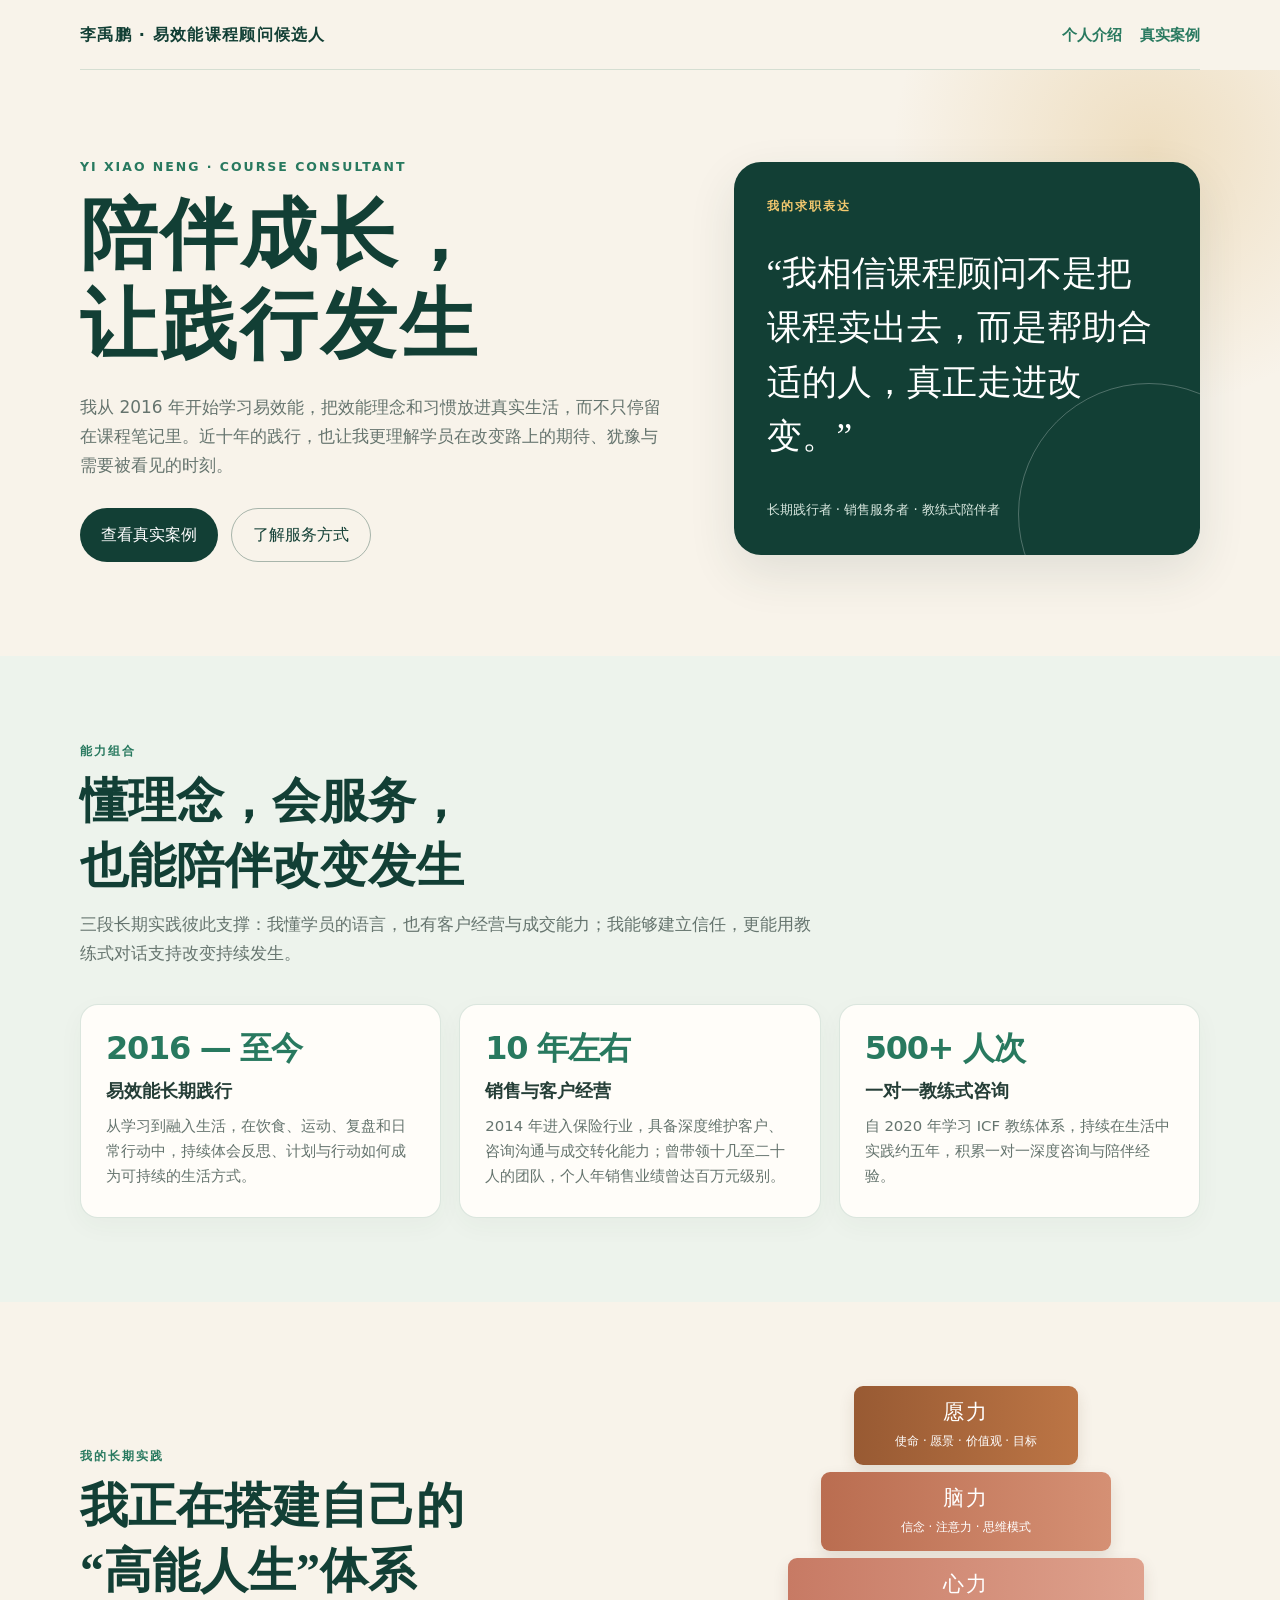
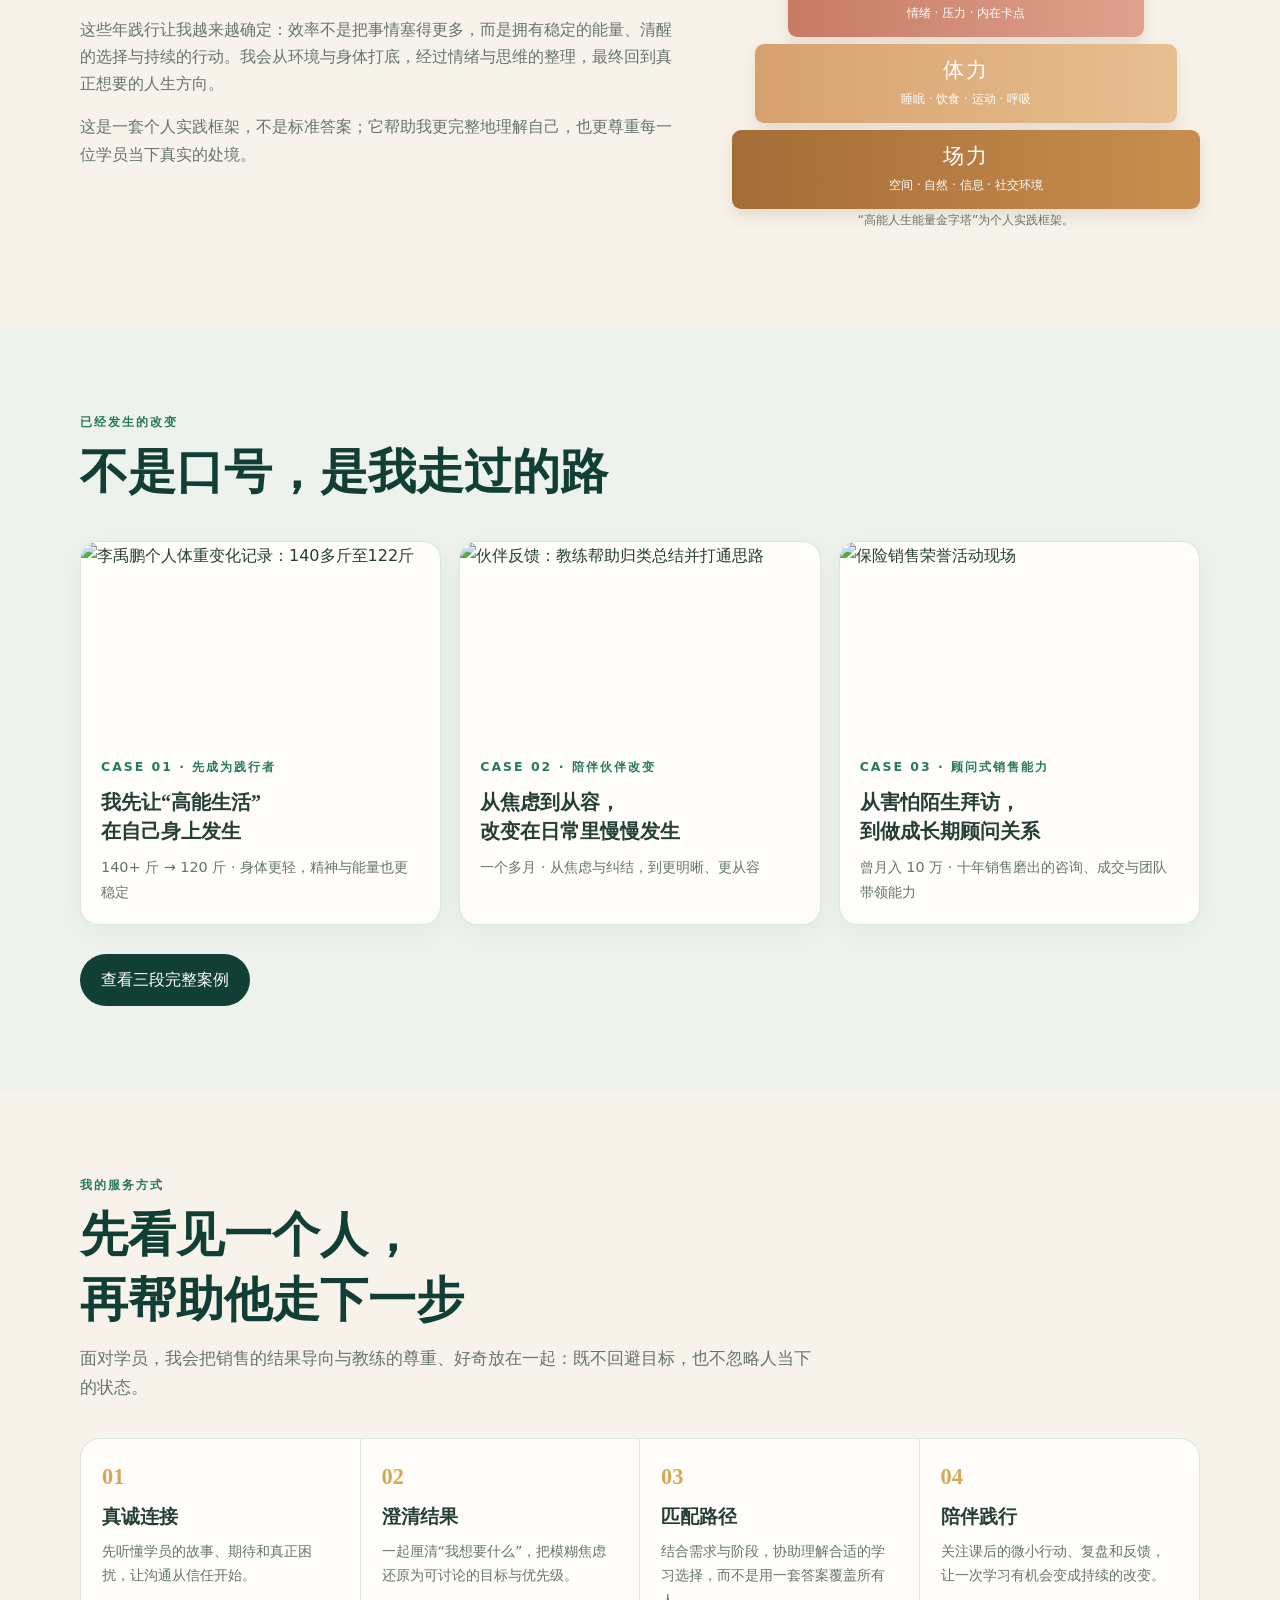
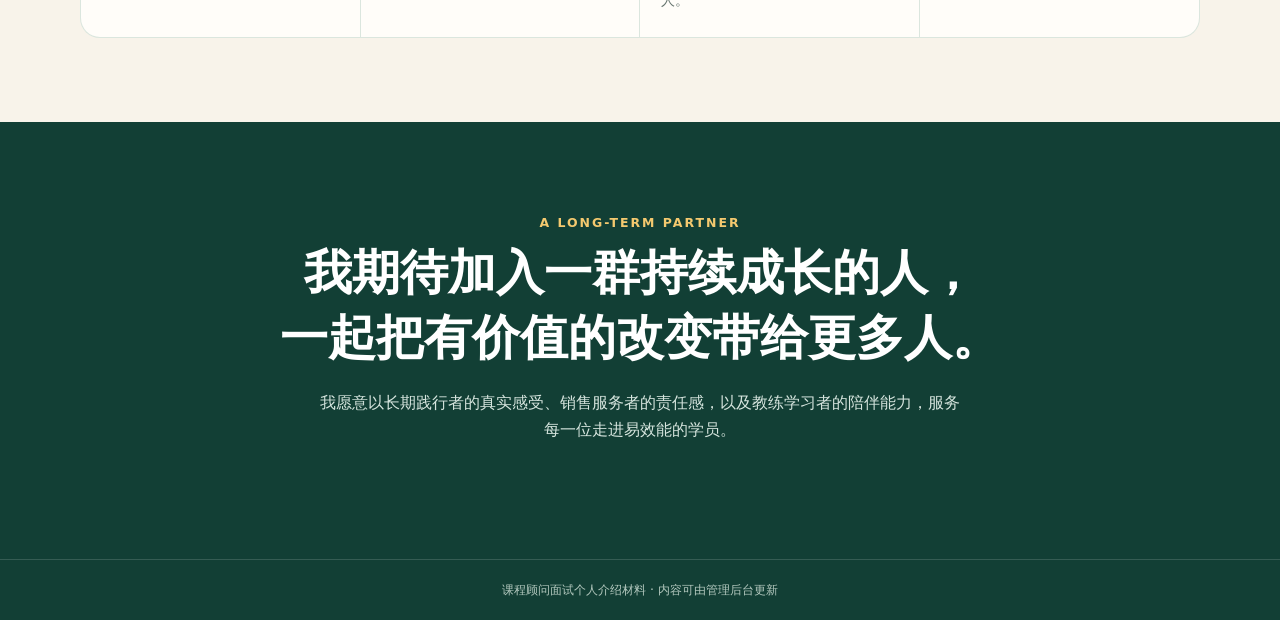
==== index.html @ 42f7fad4 "Add files via upload" ====
<!doctype html><html lang="zh-CN"><head><meta charset="utf-8"><meta name="viewport" content="width=device-width,initial-scale=1"><meta name="description" content="易效能课程顾问候选人个人介绍"><title>陪伴成长，让践行发生｜李禹鹏</title><link rel="stylesheet" href="styles.css"></head><body data-page="home"><div id="app"></div><script src="site.js"></script></body></html>
---- styles.css ----
:root{--ink:#253e37;--muted:#65746e;--green:#28795f;--deep:#123f35;--gold:#d5a856;--sand:#f8f3ea;--paper:#fffdf9;--line:rgba(33,111,83,.16);--shadow:0 18px 48px rgba(37,67,53,.11)}
*{box-sizing:border-box}html{scroll-behavior:smooth}body{margin:0;background:var(--sand);color:var(--ink);font-family:"PingFang SC","Microsoft YaHei",system-ui,sans-serif;line-height:1.7}.wrap{width:min(1120px,calc(100% - 40px));margin:auto}.nav{height:70px;display:flex;align-items:center;justify-content:space-between;border-bottom:1px solid var(--line)}.brand{font-weight:800;letter-spacing:.08em;color:var(--deep)}.nav-links{display:flex;gap:18px}.nav a{color:var(--green);font-weight:700;text-decoration:none;font-size:.92rem}.eyebrow{color:var(--green);font-weight:800;font-size:.78rem;letter-spacing:.16em}.hero{position:relative;overflow:hidden;padding:86px 0 94px}.hero:before{content:"";position:absolute;right:-130px;top:-180px;width:520px;height:520px;border-radius:50%;background:radial-gradient(circle,rgba(213,168,86,.28),transparent 70%)}.hero-grid{position:relative;display:grid;grid-template-columns:1.12fr .88fr;gap:60px;align-items:center}h1,h2,h3,p{margin-top:0}h1,h2,h3{font-family:"Songti SC","STSong",serif}h1{margin:14px 0 22px;white-space:pre-line;font-size:clamp(2.65rem,6vw,5.2rem);line-height:1.17;letter-spacing:.04em;color:var(--deep)}h2{margin:8px 0 12px;font-size:clamp(2rem,4vw,3rem);line-height:1.35;color:var(--deep)}.intro{color:var(--muted);font-size:1.06rem}.actions{display:flex;gap:13px;flex-wrap:wrap;margin-top:29px}.button{display:inline-flex;justify-content:center;align-items:center;border:0;border-radius:999px;padding:12px 21px;text-decoration:none;font:800 .94rem inherit;cursor:pointer;transition:.2s transform,.2s box-shadow}.button:hover{transform:translateY(-2px);box-shadow:0 9px 23px rgba(18,63,53,.2)}.button.primary{background:var(--deep);color:#fff}.button.secondary{color:var(--deep);border:1px solid rgba(18,63,53,.35);background:transparent}.statement{position:relative;min-height:340px;overflow:hidden;padding:33px;color:#fff;border-radius:27px;background:var(--deep);box-shadow:var(--shadow)}.statement:after{content:"";position:absolute;right:-80px;bottom:-90px;width:260px;height:260px;border-radius:50%;border:1px solid rgba(255,255,255,.26)}.statement p{position:relative;z-index:1;margin:30px 0;font:clamp(1.55rem,3vw,2.2rem)/1.55 "Songti SC","STSong",serif}.statement small{color:#d9e8e0}.section{padding:84px 0}.section.alt{background:#edf3ec}.section-head{max-width:740px;margin-bottom:36px}.achievement-grid{display:grid;grid-template-columns:repeat(3,1fr);gap:18px}.achievement{padding:27px 25px;border:1px solid var(--line);border-radius:18px;background:var(--paper);box-shadow:0 8px 26px rgba(42,70,58,.04)}.achievement .value{font-weight:900;font-size:2rem;line-height:1;color:var(--green);letter-spacing:-.04em}.achievement h3{margin:12px 0 7px;font-size:1.13rem}.achievement p{margin:0;color:var(--muted);font-size:.93rem}.framework{display:grid;grid-template-columns:1fr .78fr;gap:52px;align-items:center}.framework p{color:var(--muted)}.pyramid{display:flex;flex-direction:column;align-items:center;gap:7px}.level{width:var(--w);padding:12px 17px;border-radius:9px;text-align:center;color:#fff;background:linear-gradient(90deg,var(--a),var(--b));box-shadow:0 7px 16px rgba(76,50,27,.12)}.level b{display:block;font:1.3rem "Songti SC","STSong",serif;letter-spacing:.1em}.level span{font-size:.73rem}.fine-print{color:var(--muted);font-size:.78rem;text-align:center}.case-preview{display:grid;grid-template-columns:repeat(3,1fr);gap:18px}.preview{display:flex;flex-direction:column;overflow:hidden;border:1px solid var(--line);border-radius:18px;background:var(--paper);box-shadow:0 8px 24px rgba(42,70,58,.05)}.preview img{width:100%;height:190px;object-fit:cover}.preview div{padding:20px}.preview h3{margin:9px 0;font-size:1.25rem;line-height:1.45}.preview p{margin:0;color:var(--muted);font-size:.9rem}.service-grid{display:grid;grid-template-columns:repeat(4,1fr);border:1px solid var(--line);overflow:hidden;border-radius:20px;background:var(--paper)}.service{padding:25px 21px;border-right:1px solid var(--line)}.service:last-child{border:0}.service-no{color:var(--gold);font:bold 1.4rem Georgia,serif}.service h3{margin:11px 0 6px}.service p{margin:0;color:var(--muted);font-size:.9rem}.closing{padding:90px 0;text-align:center;background:var(--deep);color:#fff}.closing h2{max-width:720px;margin:8px auto 18px;color:#fff}.closing p{max-width:650px;margin:0 auto 26px;color:#d6e5de}.closing .button{background:#f4c96f;color:#233e36}.footer{padding:19px 0;text-align:center;border-top:1px solid rgba(255,255,255,.15);background:var(--deep);color:#b4c9bf;font-size:.78rem}
.case-list{display:grid;gap:29px}.case{display:grid;grid-template-columns:1fr 1fr;overflow:hidden;border:1px solid var(--line);border-radius:24px;background:var(--paper);box-shadow:var(--shadow)}.case:nth-child(even) .case-copy{order:2}.case:nth-child(even) .case-media{order:1}.case-copy{padding:41px 43px}.case-kicker{display:block;margin-bottom:13px;color:var(--green);font-weight:800;font-size:.77rem;letter-spacing:.1em}.case h2{white-space:pre-line;font-size:clamp(1.6rem,3vw,2.15rem)}.case-copy p{color:var(--muted)}.case-stat{display:flex;align-items:baseline;gap:13px;margin:19px 0;color:var(--green)}.case-stat b{font-size:1.9rem;line-height:1;letter-spacing:-.04em}.case-stat span{color:var(--muted);font-size:.86rem}.quote{margin:19px 0!important;padding-left:15px;border-left:3px solid var(--gold);color:var(--deep)!important;font:1.1rem/1.65 "Songti SC","STSong",serif}.privacy{font-size:.78rem!important}.case-media{position:relative;min-height:400px;background:#e3ddd3}.media-grid{display:grid;gap:3px;width:100%;height:100%}.media-grid.one{grid-template-columns:1fr}.media-grid.two{grid-template-rows:1fr 1fr}.media-grid.three{grid-template-columns:repeat(3,1fr)}.media-grid img{width:100%;height:100%;min-height:400px;object-fit:cover;object-position:top}.media-grid.two img:first-child{object-fit:contain;background:#fff;min-height:198px}.media-grid.two img:last-child{min-height:198px}.case-caption{position:absolute;right:16px;bottom:16px;max-width:calc(100% - 32px);padding:6px 10px;border-radius:6px;color:#fff;background:rgba(18,63,53,.83);font-size:.74rem}
.admin-shell{min-height:100vh;background:#eff4f0}.admin-bar{padding:17px 0;background:var(--deep);color:#fff}.admin-bar .wrap{display:flex;justify-content:space-between;align-items:center}.admin-bar a{color:#f2d17e;text-decoration:none;font-weight:700}.admin-wrap{width:min(1000px,calc(100% - 32px));margin:36px auto 80px}.login-box,.admin-card{border:1px solid var(--line);border-radius:18px;background:var(--paper);box-shadow:var(--shadow)}.login-box{max-width:430px;margin:70px auto;padding:34px}.login-box h1{font-size:2rem}.admin-card{margin-bottom:19px;padding:27px}.admin-card h2{font-size:1.55rem}.admin-card h3{margin:0 0 14px;font-size:1.28rem}.form-grid{display:grid;grid-template-columns:repeat(2,1fr);gap:15px}.field{display:flex;flex-direction:column;gap:6px}.field.full{grid-column:1/-1}.field label{font-size:.86rem;font-weight:800;color:var(--deep)}input,textarea{width:100%;padding:10px 11px;border:1px solid #cbd9d0;border-radius:9px;background:#fff;color:var(--ink);font:inherit;line-height:1.5}textarea{min-height:90px;resize:vertical}.case-editor{padding:20px;margin-top:17px;border-radius:13px;background:#f5f8f5;border:1px solid var(--line)}.image-editor{display:flex;flex-wrap:wrap;gap:11px;margin-top:12px}.image-thumb{position:relative;width:115px;height:92px;border:1px solid var(--line);border-radius:9px;overflow:hidden;background:#fff}.image-thumb img{width:100%;height:100%;object-fit:cover}.image-thumb button{position:absolute;top:3px;right:3px;width:22px;height:22px;padding:0;border:0;border-radius:50%;color:#fff;background:#a04040;cursor:pointer}.upload{display:flex;align-items:center;justify-content:center;width:115px;height:92px;border:1px dashed #9db8aa;border-radius:9px;color:var(--green);font-size:.82rem;cursor:pointer;text-align:center}.upload input{display:none}.admin-actions{position:sticky;bottom:15px;display:flex;justify-content:flex-end;gap:12px;padding:14px 0}.notice{margin:12px 0;color:var(--muted);font-size:.86rem}.success{color:#16704e}.error{color:#a54242}.hidden{display:none!important}
@media(max-width:760px){.wrap{width:min(100% - 32px,1120px)}.nav{height:auto;padding:16px 0;gap:10px}.nav-links{gap:12px}.hero{padding:60px 0 64px}.hero-grid,.framework{grid-template-columns:1fr;gap:33px}.statement{min-height:270px}.section{padding:62px 0}.achievement-grid,.case-preview,.service-grid,.form-grid{grid-template-columns:1fr}.service{border-right:0;border-bottom:1px solid var(--line)}.service:last-child{border-bottom:0}.case,.case:nth-child(even){grid-template-columns:1fr}.case:nth-child(even) .case-copy,.case:nth-child(even) .case-media{order:initial}.case-copy{padding:31px 26px}.case-media,.media-grid img{min-height:310px}.media-grid.two img{min-height:153px!important}.media-grid.three img{min-height:310px}.admin-wrap{margin-top:20px}.admin-card{padding:21px}.admin-bar .wrap{gap:8px}.admin-bar a{font-size:.84rem}}
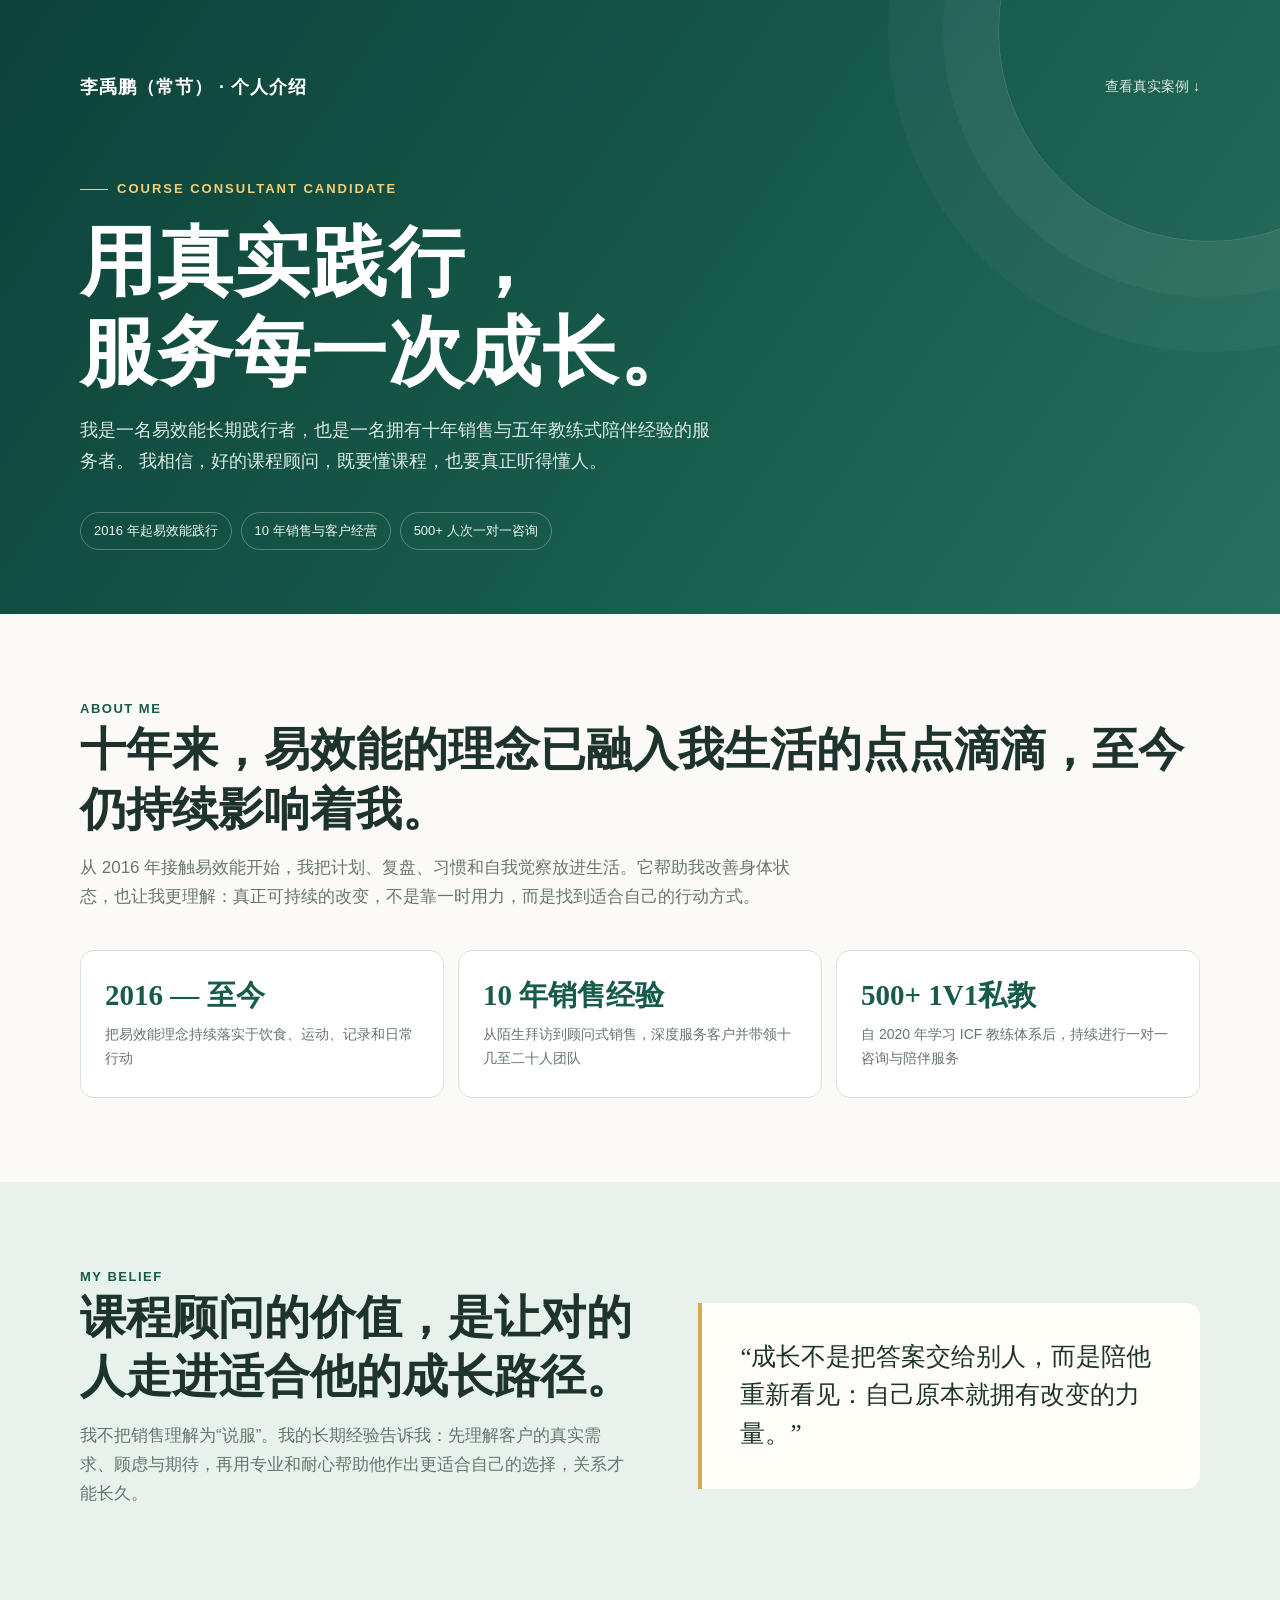
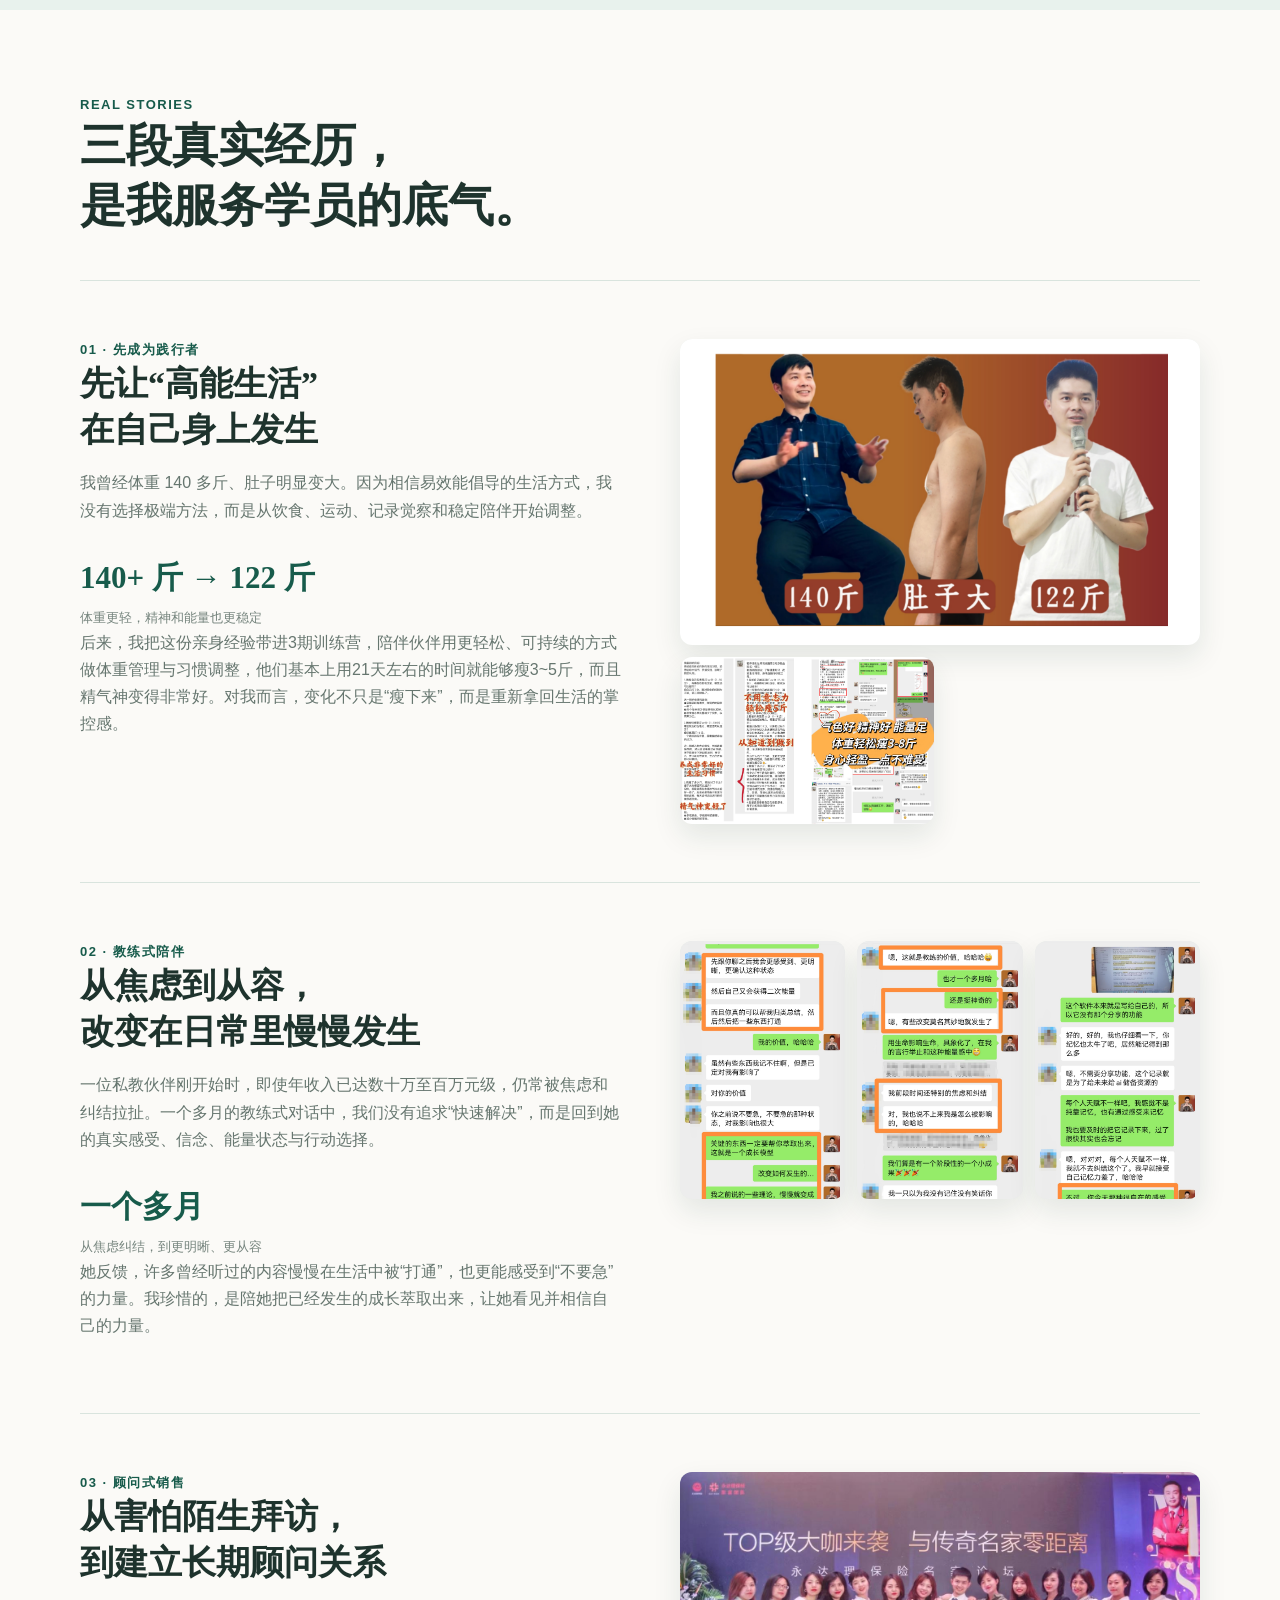
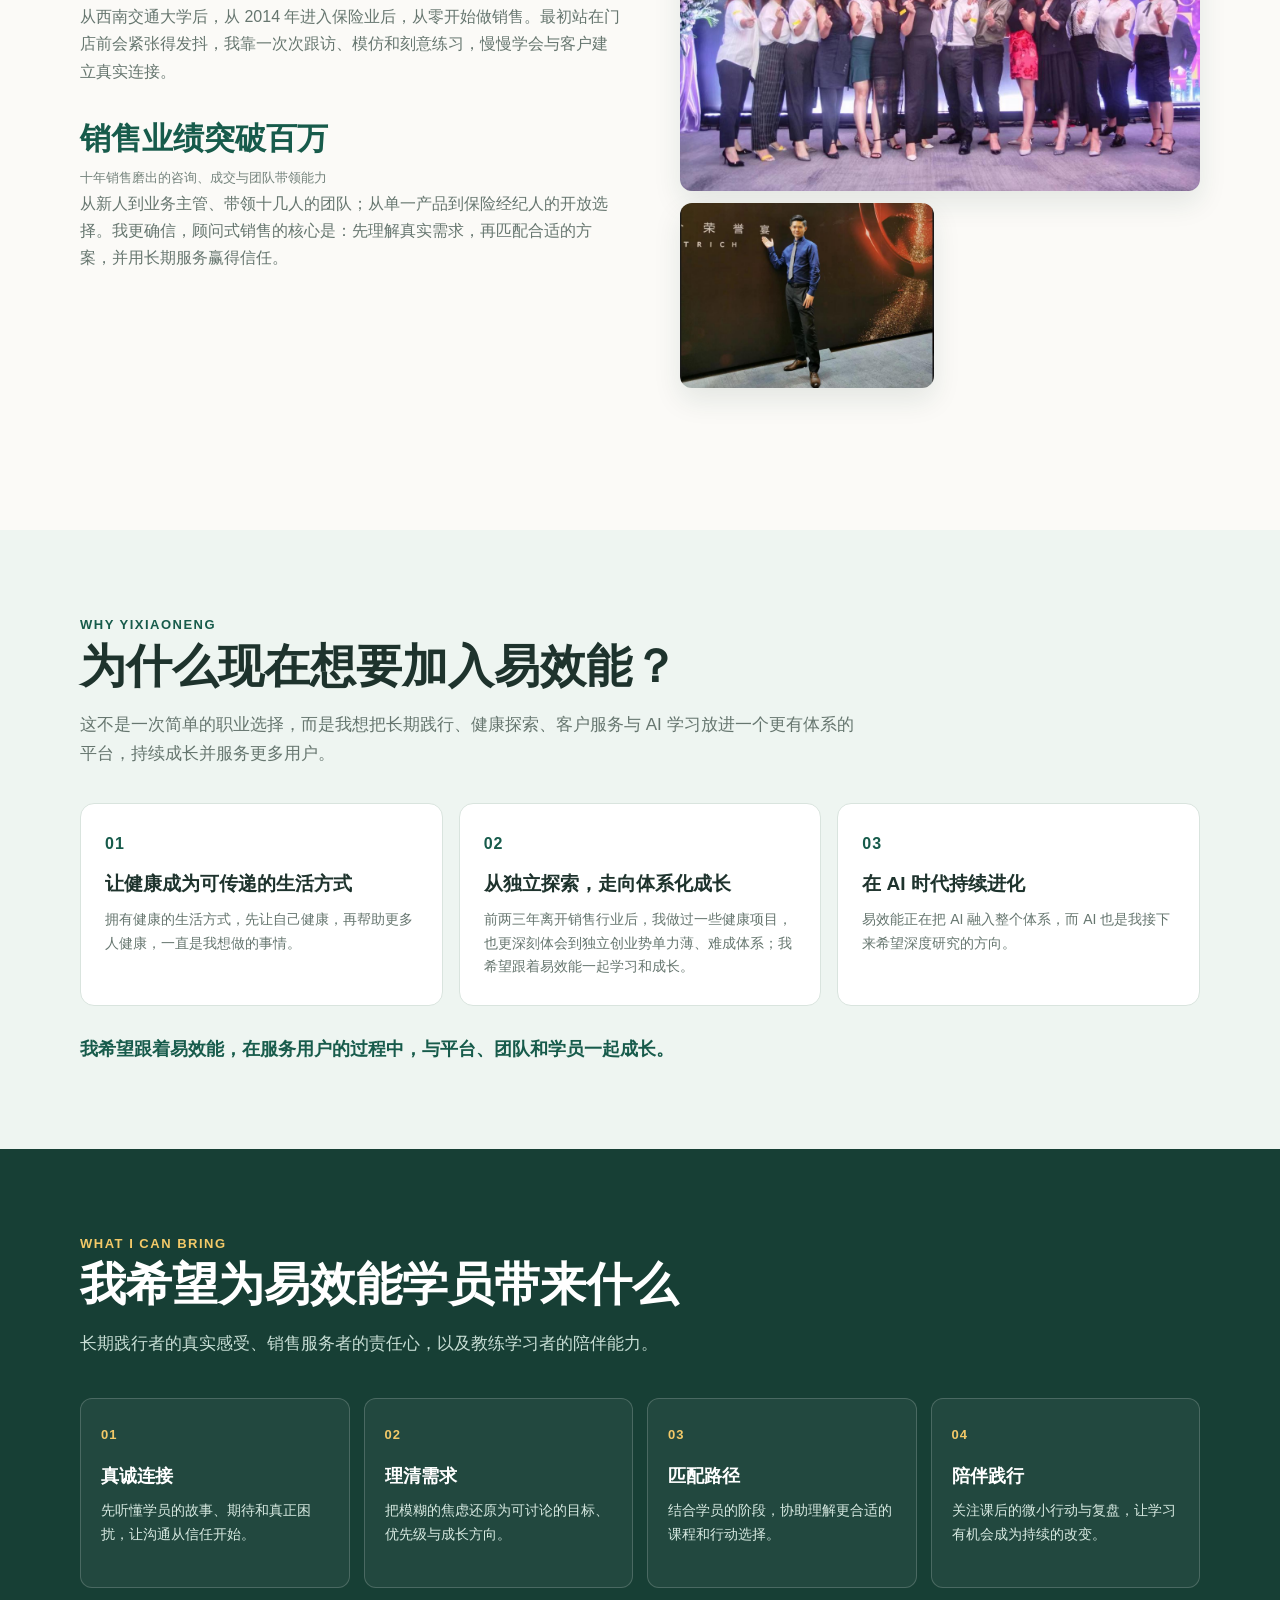
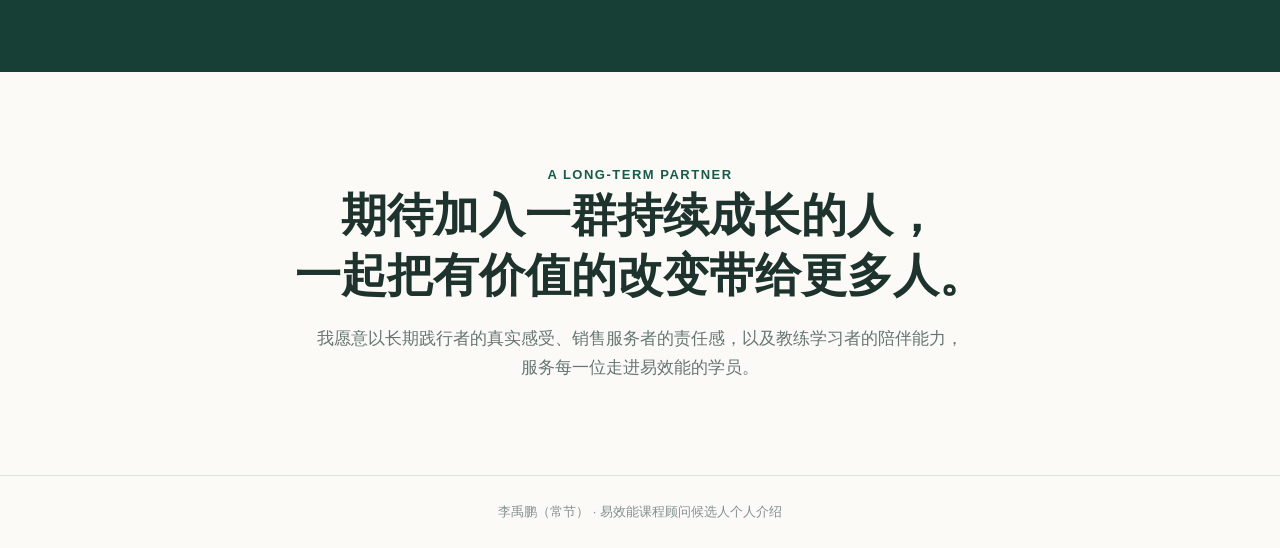
==== commit 91950f00: "Add files via upload" ====
--- a/index.html
+++ b/index.html
@@ -1 +1,2 @@
-<!doctype html><html lang="zh-CN"><head><meta charset="utf-8"><meta name="viewport" content="width=device-width,initial-scale=1"><meta name="description" content="易效能课程顾问候选人个人介绍"><title>陪伴成长，让践行发生｜李禹鹏</title><link rel="stylesheet" href="styles.css"></head><body data-page="home"><div id="app"></div><script src="site.js"></script></body></html>
+<!doctype html>
+<html lang="zh-CN"><head><meta charset="utf-8"><meta name="viewport" content="width=device-width,initial-scale=1"><meta name="description" content="李禹鹏｜易效能课程顾问候选人个人介绍"><title>李禹鹏｜易效能课程顾问候选人</title><link rel="stylesheet" href="styles.css"><link rel="stylesheet" href="why-join.css"></head><body><div id="app"></div><script src="site.js"></script></body></html>
--- a/styles.css
+++ b/styles.css
@@ -1,5 +1 @@
-:root{--ink:#253e37;--muted:#65746e;--green:#28795f;--deep:#123f35;--gold:#d5a856;--sand:#f8f3ea;--paper:#fffdf9;--line:rgba(33,111,83,.16);--shadow:0 18px 48px rgba(37,67,53,.11)}
-*{box-sizing:border-box}html{scroll-behavior:smooth}body{margin:0;background:var(--sand);color:var(--ink);font-family:"PingFang SC","Microsoft YaHei",system-ui,sans-serif;line-height:1.7}.wrap{width:min(1120px,calc(100% - 40px));margin:auto}.nav{height:70px;display:flex;align-items:center;justify-content:space-between;border-bottom:1px solid var(--line)}.brand{font-weight:800;letter-spacing:.08em;color:var(--deep)}.nav-links{display:flex;gap:18px}.nav a{color:var(--green);font-weight:700;text-decoration:none;font-size:.92rem}.eyebrow{color:var(--green);font-weight:800;font-size:.78rem;letter-spacing:.16em}.hero{position:relative;overflow:hidden;padding:86px 0 94px}.hero:before{content:"";position:absolute;right:-130px;top:-180px;width:520px;height:520px;border-radius:50%;background:radial-gradient(circle,rgba(213,168,86,.28),transparent 70%)}.hero-grid{position:relative;display:grid;grid-template-columns:1.12fr .88fr;gap:60px;align-items:center}h1,h2,h3,p{margin-top:0}h1,h2,h3{font-family:"Songti SC","STSong",serif}h1{margin:14px 0 22px;white-space:pre-line;font-size:clamp(2.65rem,6vw,5.2rem);line-height:1.17;letter-spacing:.04em;color:var(--deep)}h2{margin:8px 0 12px;font-size:clamp(2rem,4vw,3rem);line-height:1.35;color:var(--deep)}.intro{color:var(--muted);font-size:1.06rem}.actions{display:flex;gap:13px;flex-wrap:wrap;margin-top:29px}.button{display:inline-flex;justify-content:center;align-items:center;border:0;border-radius:999px;padding:12px 21px;text-decoration:none;font:800 .94rem inherit;cursor:pointer;transition:.2s transform,.2s box-shadow}.button:hover{transform:translateY(-2px);box-shadow:0 9px 23px rgba(18,63,53,.2)}.button.primary{background:var(--deep);color:#fff}.button.secondary{color:var(--deep);border:1px solid rgba(18,63,53,.35);background:transparent}.statement{position:relative;min-height:340px;overflow:hidden;padding:33px;color:#fff;border-radius:27px;background:var(--deep);box-shadow:var(--shadow)}.statement:after{content:"";position:absolute;right:-80px;bottom:-90px;width:260px;height:260px;border-radius:50%;border:1px solid rgba(255,255,255,.26)}.statement p{position:relative;z-index:1;margin:30px 0;font:clamp(1.55rem,3vw,2.2rem)/1.55 "Songti SC","STSong",serif}.statement small{color:#d9e8e0}.section{padding:84px 0}.section.alt{background:#edf3ec}.section-head{max-width:740px;margin-bottom:36px}.achievement-grid{display:grid;grid-template-columns:repeat(3,1fr);gap:18px}.achievement{padding:27px 25px;border:1px solid var(--line);border-radius:18px;background:var(--paper);box-shadow:0 8px 26px rgba(42,70,58,.04)}.achievement .value{font-weight:900;font-size:2rem;line-height:1;color:var(--green);letter-spacing:-.04em}.achievement h3{margin:12px 0 7px;font-size:1.13rem}.achievement p{margin:0;color:var(--muted);font-size:.93rem}.framework{display:grid;grid-template-columns:1fr .78fr;gap:52px;align-items:center}.framework p{color:var(--muted)}.pyramid{display:flex;flex-direction:column;align-items:center;gap:7px}.level{width:var(--w);padding:12px 17px;border-radius:9px;text-align:center;color:#fff;background:linear-gradient(90deg,var(--a),var(--b));box-shadow:0 7px 16px rgba(76,50,27,.12)}.level b{display:block;font:1.3rem "Songti SC","STSong",serif;letter-spacing:.1em}.level span{font-size:.73rem}.fine-print{color:var(--muted);font-size:.78rem;text-align:center}.case-preview{display:grid;grid-template-columns:repeat(3,1fr);gap:18px}.preview{display:flex;flex-direction:column;overflow:hidden;border:1px solid var(--line);border-radius:18px;background:var(--paper);box-shadow:0 8px 24px rgba(42,70,58,.05)}.preview img{width:100%;height:190px;object-fit:cover}.preview div{padding:20px}.preview h3{margin:9px 0;font-size:1.25rem;line-height:1.45}.preview p{margin:0;color:var(--muted);font-size:.9rem}.service-grid{display:grid;grid-template-columns:repeat(4,1fr);border:1px solid var(--line);overflow:hidden;border-radius:20px;background:var(--paper)}.service{padding:25px 21px;border-right:1px solid var(--line)}.service:last-child{border:0}.service-no{color:var(--gold);font:bold 1.4rem Georgia,serif}.service h3{margin:11px 0 6px}.service p{margin:0;color:var(--muted);font-size:.9rem}.closing{padding:90px 0;text-align:center;background:var(--deep);color:#fff}.closing h2{max-width:720px;margin:8px auto 18px;color:#fff}.closing p{max-width:650px;margin:0 auto 26px;color:#d6e5de}.closing .button{background:#f4c96f;color:#233e36}.footer{padding:19px 0;text-align:center;border-top:1px solid rgba(255,255,255,.15);background:var(--deep);color:#b4c9bf;font-size:.78rem}
-.case-list{display:grid;gap:29px}.case{display:grid;grid-template-columns:1fr 1fr;overflow:hidden;border:1px solid var(--line);border-radius:24px;background:var(--paper);box-shadow:var(--shadow)}.case:nth-child(even) .case-copy{order:2}.case:nth-child(even) .case-media{order:1}.case-copy{padding:41px 43px}.case-kicker{display:block;margin-bottom:13px;color:var(--green);font-weight:800;font-size:.77rem;letter-spacing:.1em}.case h2{white-space:pre-line;font-size:clamp(1.6rem,3vw,2.15rem)}.case-copy p{color:var(--muted)}.case-stat{display:flex;align-items:baseline;gap:13px;margin:19px 0;color:var(--green)}.case-stat b{font-size:1.9rem;line-height:1;letter-spacing:-.04em}.case-stat span{color:var(--muted);font-size:.86rem}.quote{margin:19px 0!important;padding-left:15px;border-left:3px solid var(--gold);color:var(--deep)!important;font:1.1rem/1.65 "Songti SC","STSong",serif}.privacy{font-size:.78rem!important}.case-media{position:relative;min-height:400px;background:#e3ddd3}.media-grid{display:grid;gap:3px;width:100%;height:100%}.media-grid.one{grid-template-columns:1fr}.media-grid.two{grid-template-rows:1fr 1fr}.media-grid.three{grid-template-columns:repeat(3,1fr)}.media-grid img{width:100%;height:100%;min-height:400px;object-fit:cover;object-position:top}.media-grid.two img:first-child{object-fit:contain;background:#fff;min-height:198px}.media-grid.two img:last-child{min-height:198px}.case-caption{position:absolute;right:16px;bottom:16px;max-width:calc(100% - 32px);padding:6px 10px;border-radius:6px;color:#fff;background:rgba(18,63,53,.83);font-size:.74rem}
-.admin-shell{min-height:100vh;background:#eff4f0}.admin-bar{padding:17px 0;background:var(--deep);color:#fff}.admin-bar .wrap{display:flex;justify-content:space-between;align-items:center}.admin-bar a{color:#f2d17e;text-decoration:none;font-weight:700}.admin-wrap{width:min(1000px,calc(100% - 32px));margin:36px auto 80px}.login-box,.admin-card{border:1px solid var(--line);border-radius:18px;background:var(--paper);box-shadow:var(--shadow)}.login-box{max-width:430px;margin:70px auto;padding:34px}.login-box h1{font-size:2rem}.admin-card{margin-bottom:19px;padding:27px}.admin-card h2{font-size:1.55rem}.admin-card h3{margin:0 0 14px;font-size:1.28rem}.form-grid{display:grid;grid-template-columns:repeat(2,1fr);gap:15px}.field{display:flex;flex-direction:column;gap:6px}.field.full{grid-column:1/-1}.field label{font-size:.86rem;font-weight:800;color:var(--deep)}input,textarea{width:100%;padding:10px 11px;border:1px solid #cbd9d0;border-radius:9px;background:#fff;color:var(--ink);font:inherit;line-height:1.5}textarea{min-height:90px;resize:vertical}.case-editor{padding:20px;margin-top:17px;border-radius:13px;background:#f5f8f5;border:1px solid var(--line)}.image-editor{display:flex;flex-wrap:wrap;gap:11px;margin-top:12px}.image-thumb{position:relative;width:115px;height:92px;border:1px solid var(--line);border-radius:9px;overflow:hidden;background:#fff}.image-thumb img{width:100%;height:100%;object-fit:cover}.image-thumb button{position:absolute;top:3px;right:3px;width:22px;height:22px;padding:0;border:0;border-radius:50%;color:#fff;background:#a04040;cursor:pointer}.upload{display:flex;align-items:center;justify-content:center;width:115px;height:92px;border:1px dashed #9db8aa;border-radius:9px;color:var(--green);font-size:.82rem;cursor:pointer;text-align:center}.upload input{display:none}.admin-actions{position:sticky;bottom:15px;display:flex;justify-content:flex-end;gap:12px;padding:14px 0}.notice{margin:12px 0;color:var(--muted);font-size:.86rem}.success{color:#16704e}.error{color:#a54242}.hidden{display:none!important}
-@media(max-width:760px){.wrap{width:min(100% - 32px,1120px)}.nav{height:auto;padding:16px 0;gap:10px}.nav-links{gap:12px}.hero{padding:60px 0 64px}.hero-grid,.framework{grid-template-columns:1fr;gap:33px}.statement{min-height:270px}.section{padding:62px 0}.achievement-grid,.case-preview,.service-grid,.form-grid{grid-template-columns:1fr}.service{border-right:0;border-bottom:1px solid var(--line)}.service:last-child{border-bottom:0}.case,.case:nth-child(even){grid-template-columns:1fr}.case:nth-child(even) .case-copy,.case:nth-child(even) .case-media{order:initial}.case-copy{padding:31px 26px}.case-media,.media-grid img{min-height:310px}.media-grid.two img{min-height:153px!important}.media-grid.three img{min-height:310px}.admin-wrap{margin-top:20px}.admin-card{padding:21px}.admin-bar .wrap{gap:8px}.admin-bar a{font-size:.84rem}}
+:root{--ink:#1e332d;--green:#175b4b;--mint:#e8f2ed;--gold:#d6a950;--paper:#fbfaf7;--muted:#66766f;--line:#d9e4de}*{box-sizing:border-box}html{scroll-behavior:smooth}body{margin:0;color:var(--ink);background:var(--paper);font-family:"Microsoft YaHei","PingFang SC",Arial,sans-serif;line-height:1.7}.wrap{width:min(1120px,calc(100% - 40px));margin:auto}.hero{overflow:hidden;position:relative;padding:72px 0 64px;color:#fff;background:linear-gradient(125deg,#0d4238 0%,#175b4b 56%,#296f5e 100%)}.hero:after{content:"";position:absolute;width:420px;height:420px;right:-140px;top:-180px;border:1px solid rgba(255,255,255,.16);border-radius:50%;box-shadow:0 0 0 55px rgba(255,255,255,.04),0 0 0 110px rgba(255,255,255,.03)}.tag{display:inline-flex;align-items:center;gap:9px;letter-spacing:2px;color:#f5ce77;font-size:13px;font-weight:700}.tag:before{content:"";width:28px;height:1px;background:#f5ce77}h1,h2,h3,p{margin-top:0}h1{max-width:800px;margin:18px 0;font-family:"STSong","SimSun",serif;font-size:clamp(42px,7vw,76px);line-height:1.18;font-weight:600;letter-spacing:1px}.hero p{position:relative;z-index:1;max-width:640px;margin:0;color:#d9ebe4;font-size:18px}.nav{position:relative;z-index:2;display:flex;align-items:center;justify-content:space-between;margin-bottom:68px}.brand{font-size:18px;font-weight:800;letter-spacing:1px}.nav a{color:#d9ebe4;font-size:14px;text-decoration:none}.identity{position:relative;z-index:1;margin-top:35px;display:flex;flex-wrap:wrap;gap:9px}.identity span{padding:7px 13px;border:1px solid rgba(255,255,255,.28);border-radius:999px;font-size:13px;color:#eef8f2}section{padding:84px 0}.eyebrow{color:var(--green);letter-spacing:1.5px;font-size:13px;font-weight:800}h2{margin-bottom:15px;font-family:"STSong","SimSun",serif;font-size:clamp(30px,4vw,46px);line-height:1.3}.lead{max-width:740px;color:var(--muted);font-size:17px}.numbers{display:grid;grid-template-columns:repeat(3,1fr);gap:14px;margin-top:38px}.number{padding:26px 24px;border:1px solid var(--line);background:#fff;border-radius:14px}.number strong{display:block;color:var(--green);font-family:"STSong","SimSun",serif;font-size:29px;line-height:1.3}.number span{display:block;margin-top:8px;color:var(--muted);font-size:14px}.statement{background:var(--mint)}.statement-grid{display:grid;grid-template-columns:1.05fr .95fr;gap:64px;align-items:center}.quote{padding:35px 38px;border-left:4px solid var(--gold);background:#fffdf8;border-radius:0 14px 14px 0;font-family:"STSong","SimSun",serif;font-size:25px;line-height:1.55}.case{display:grid;grid-template-columns:minmax(0,1.02fr) minmax(300px,.98fr);gap:58px;padding:58px 0;border-top:1px solid var(--line)}.case:first-of-type{margin-top:44px}.case h3{margin-bottom:17px;font-family:"STSong","SimSun",serif;font-size:34px;line-height:1.35}.case p{color:var(--muted)}.result{display:inline-block;margin:12px 0 2px;color:var(--green);font-family:"STSong","SimSun",serif;font-size:31px;font-weight:700}.result-note{display:block;color:#75847d;font-size:13px}.gallery{display:grid;gap:12px;align-content:start}.gallery.two{grid-template-columns:1fr 1fr}.gallery.three{grid-template-columns:repeat(3,1fr)}.gallery img{display:block;width:100%;border-radius:12px;background:#e9eee9;object-fit:cover;box-shadow:0 12px 28px rgba(19,56,47,.1)}.gallery.two img:first-child{grid-column:span 2;max-height:325px;object-fit:cover;object-position:top}.gallery.three img{aspect-ratio:.64;object-fit:cover;object-position:top}.fit{background:#173f35;color:#fff}.fit .eyebrow{color:#f3c968}.fit h2{color:#fff}.fit .lead{color:#c8ded5}.fit-list{display:grid;grid-template-columns:repeat(4,1fr);gap:14px;margin-top:39px}.fit-card{min-height:190px;padding:25px 20px;border:1px solid rgba(255,255,255,.18);border-radius:12px;background:rgba(255,255,255,.05)}.fit-card b{display:block;margin-bottom:15px;color:#f3c968;font-size:13px;letter-spacing:1px}.fit-card h3{margin-bottom:8px;font-size:18px}.fit-card p{margin:0;color:#d7e9e1;font-size:14px}.closing{padding:92px 0;text-align:center}.closing h2{max-width:760px;margin:0 auto 20px}.closing p{max-width:650px;margin:auto;color:var(--muted);font-size:17px}footer{padding:25px 0;border-top:1px solid var(--line);color:#84918b;text-align:center;font-size:13px}@media(max-width:760px){.hero{padding-top:34px}.nav{margin-bottom:54px}.nav a{display:none}section{padding:58px 0}.numbers,.fit-list{grid-template-columns:1fr}.statement-grid,.case{grid-template-columns:1fr;gap:32px}.case{padding:42px 0}.case h3{font-size:29px}.gallery.three{grid-template-columns:repeat(3,1fr);gap:7px}.quote{padding:25px;font-size:21px}}
--- a/why-join.css
+++ b/why-join.css
@@ -0,0 +1 @@
+.why-join{background:#eef5f1}.why-join .lead{max-width:780px}.why-list{display:grid;grid-template-columns:repeat(3,1fr);gap:16px;margin-top:34px}.why-card{padding:26px 24px;border:1px solid var(--line);border-radius:14px;background:#fff}.why-card b{display:block;margin-bottom:14px;color:var(--green);font-weight:800;letter-spacing:1px}.why-card h3{margin-bottom:10px;font-size:19px;line-height:1.4}.why-card p{margin:0;color:var(--muted);font-size:14px}.why-closing{max-width:780px;margin:28px 0 0;color:var(--green);font-size:18px;font-weight:700}@media(max-width:760px){.why-list{grid-template-columns:1fr}}
